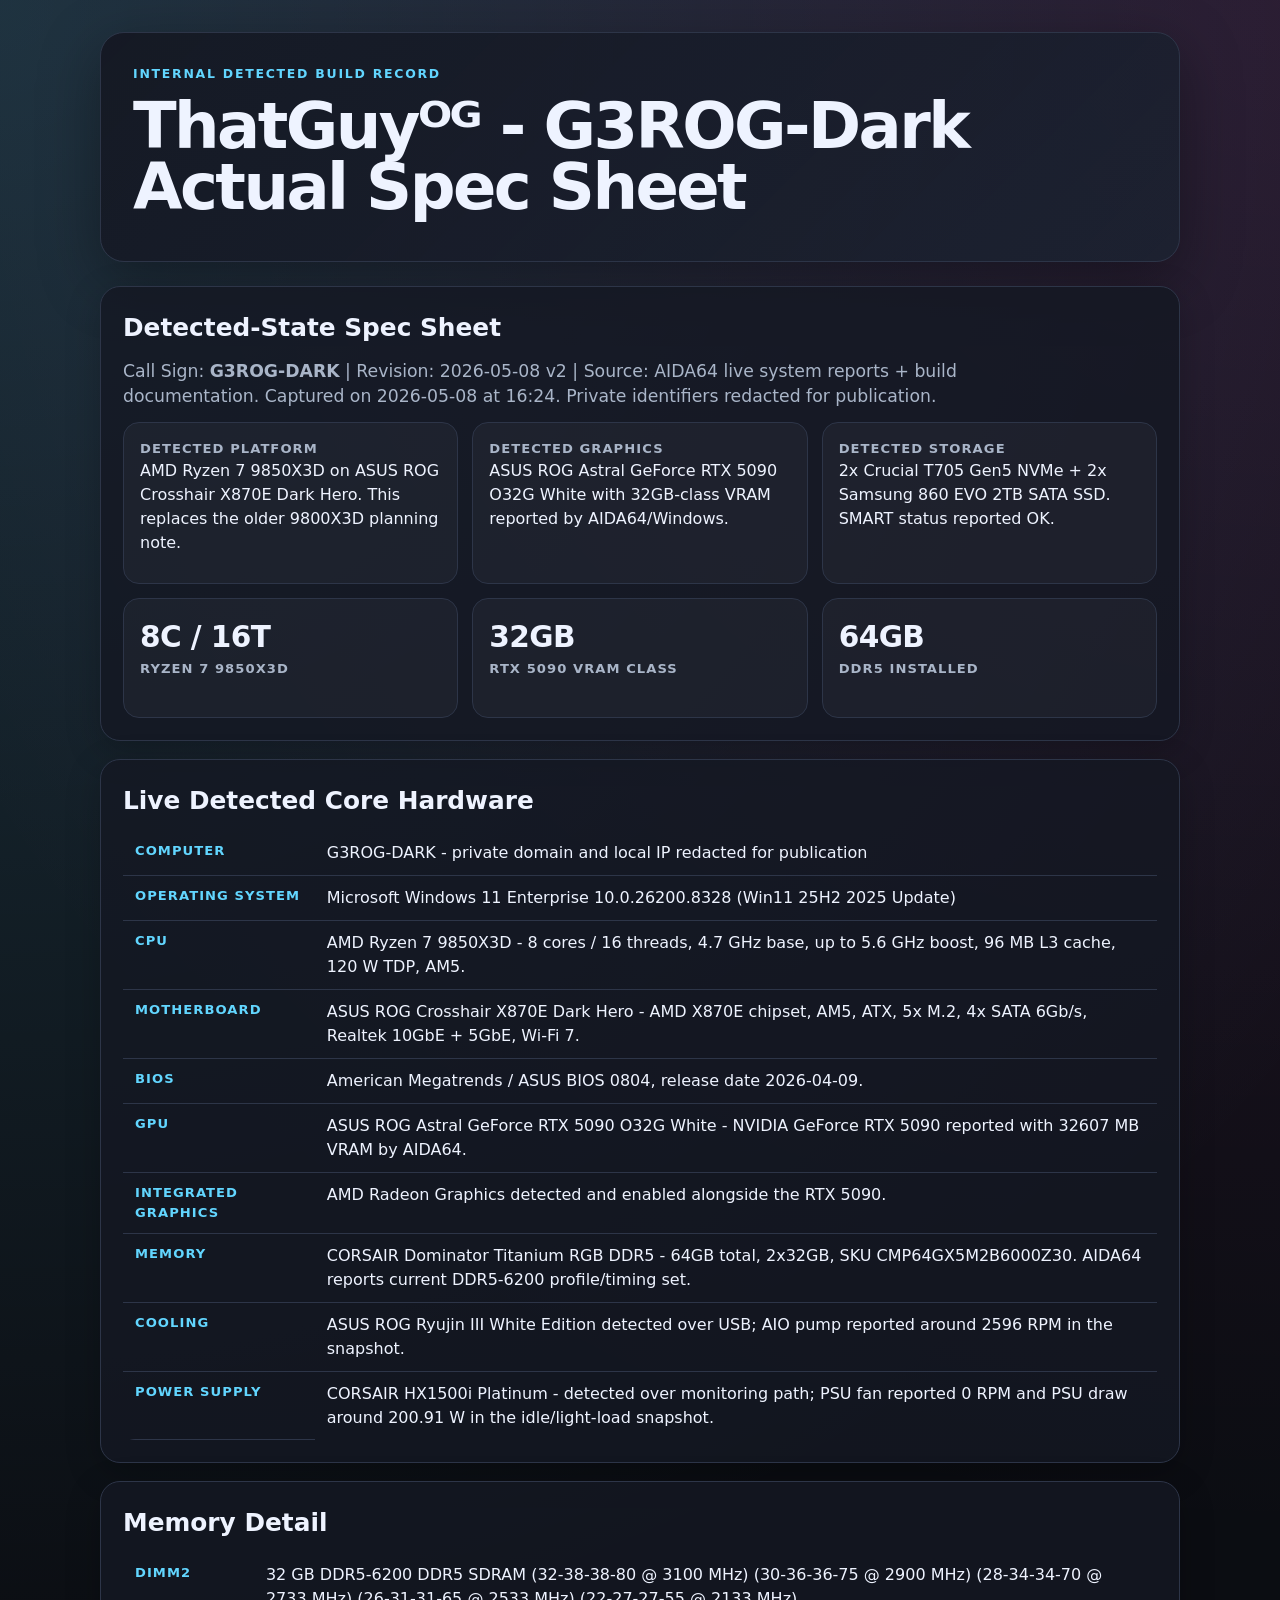
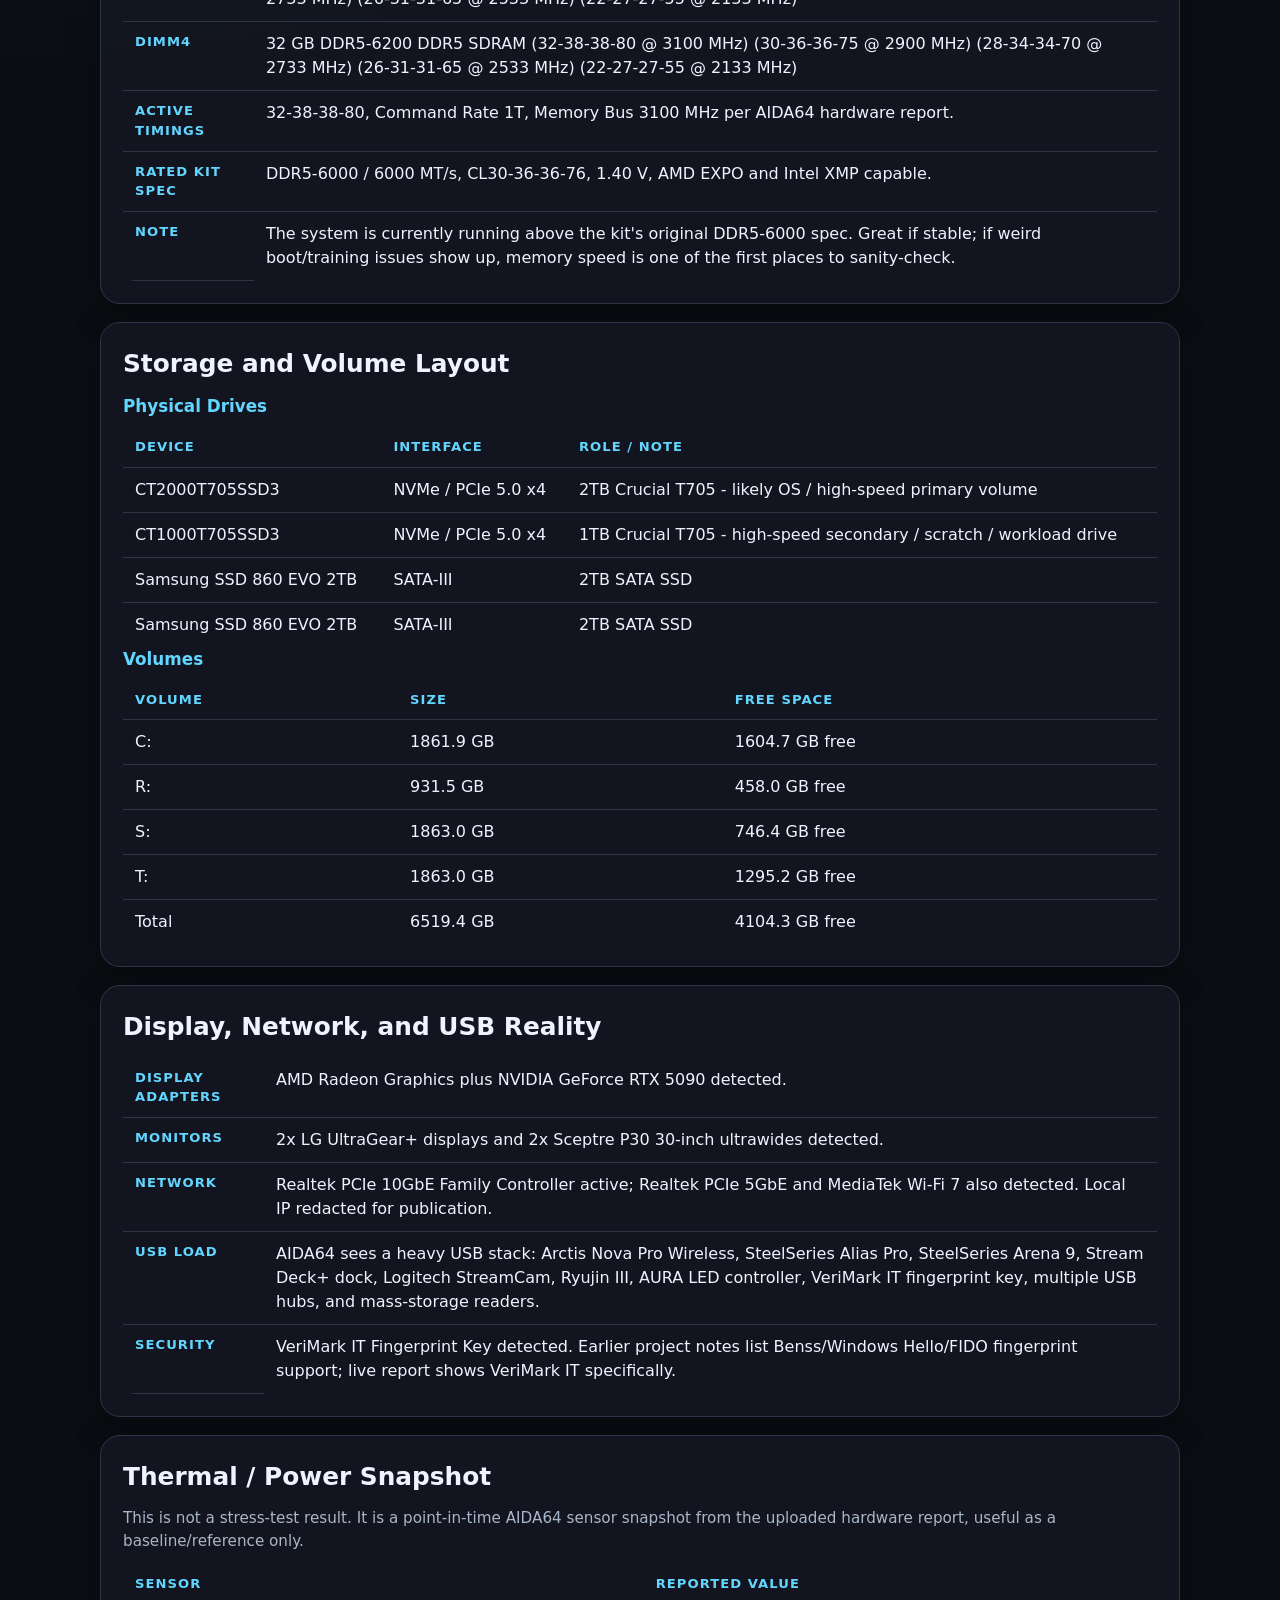
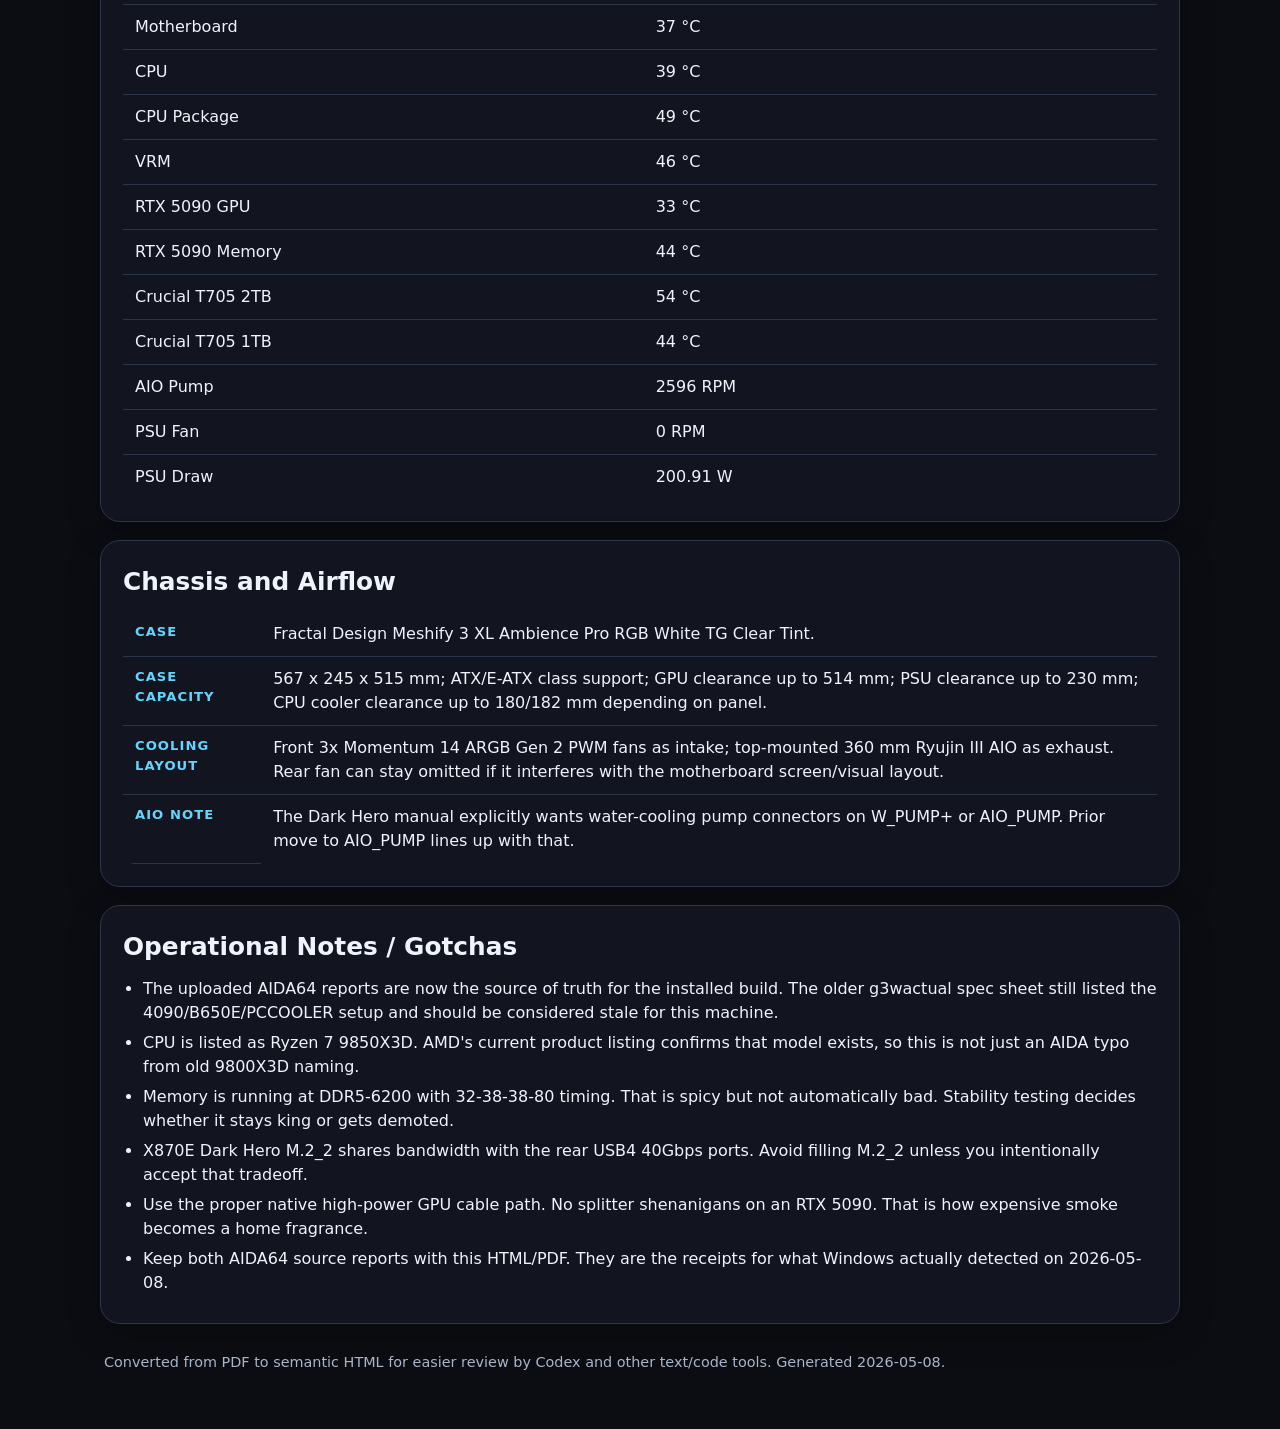
==== docs/machines/g3rog-dark/exports/G3ROG-DARK-actual-spec-2026-05-08.html @ 5aeecda2 "Create sanitized public baseline" ====
<!doctype html>
<html lang="en">
<head>
  <meta charset="utf-8">
  <meta name="viewport" content="width=device-width, initial-scale=1">
  <title>ThatGuyᴼᴳ - G3ROG-Dark Actual Spec Sheet</title>
  <meta name="generator" content="ChatGPT - semantic conversion from generated PDF">
  <meta name="source-pdf" content="G3ROG-Dark-Actual-PC-Spec-Sheet-20260508-v2.pdf">
  <style>
    :root {
      --bg: #0b0d12;
      --panel: #141823;
      --panel2: #1b2130;
      --text: #eef3ff;
      --muted: #a9b5c8;
      --line: #2d3548;
      --accent: #62d6ff;
      --accent2: #ff4fd8;
      --good: #8df7bd;
      --warn: #ffd166;
    }
    * { box-sizing: border-box; }
    body {
      margin: 0;
      background: radial-gradient(circle at top left, rgba(98,216,255,.18), transparent 35%),
                  radial-gradient(circle at top right, rgba(255,79,216,.12), transparent 32%),
                  var(--bg);
      color: var(--text);
      font-family: Inter, ui-sans-serif, system-ui, -apple-system, Segoe UI, Roboto, Arial, sans-serif;
      line-height: 1.5;
    }
    main { max-width: 1120px; margin: 0 auto; padding: 32px 20px 56px; }
    header.hero {
      border: 1px solid var(--line);
      background: linear-gradient(135deg, rgba(20,24,35,.95), rgba(27,33,48,.88));
      border-radius: 24px;
      padding: 32px;
      box-shadow: 0 18px 60px rgba(0,0,0,.35);
      margin-bottom: 24px;
    }
    .eyebrow { color: var(--accent); text-transform: uppercase; letter-spacing: .14em; font-size: .78rem; font-weight: 800; }
    h1 { font-size: clamp(2rem, 5vw, 4.25rem); line-height: .95; margin: 12px 0 12px; letter-spacing: -.04em; }
    h2 { font-size: 1.55rem; margin: 0 0 12px; }
    h3 { font-size: 1.05rem; margin: 0 0 8px; color: var(--accent); }
    p { margin: 0 0 12px; }
    .subtitle { color: var(--muted); max-width: 900px; font-size: 1.08rem; }
    .badges { display:flex; flex-wrap:wrap; gap:10px; margin-top:20px; }
    .badge {
      border: 1px solid var(--line);
      background: rgba(255,255,255,.04);
      border-radius: 999px;
      padding: 8px 12px;
      color: var(--text);
      font-size: .9rem;
      font-weight: 700;
    }
    section {
      border: 1px solid var(--line);
      background: rgba(20,24,35,.82);
      border-radius: 20px;
      padding: 22px;
      margin: 18px 0;
      box-shadow: 0 10px 35px rgba(0,0,0,.22);
    }
    .grid { display:grid; grid-template-columns: repeat(12, 1fr); gap: 14px; }
    .card {
      grid-column: span 4;
      border: 1px solid var(--line);
      background: rgba(255,255,255,.035);
      border-radius: 16px;
      padding: 16px;
      min-height: 120px;
    }
    .card.wide { grid-column: span 6; }
    .card.full { grid-column: 1 / -1; }
    .stat { font-size: 1.85rem; font-weight: 900; letter-spacing: -.02em; }
    .label { color: var(--muted); font-size: .82rem; text-transform: uppercase; letter-spacing: .08em; font-weight: 800; }
    table { width: 100%; border-collapse: collapse; overflow: hidden; border-radius: 12px; }
    th, td { text-align: left; border-bottom: 1px solid var(--line); padding: 10px 12px; vertical-align: top; }
    th { color: var(--accent); font-size: .82rem; text-transform: uppercase; letter-spacing: .08em; }
    tr:last-child td { border-bottom: 0; }
    ul { margin: 8px 0 0 20px; padding: 0; }
    li { margin: 6px 0; }
    code { background: rgba(255,255,255,.07); border: 1px solid var(--line); padding: .12em .35em; border-radius: 6px; color: var(--good); }
    .note { color: var(--muted); font-size: .95rem; }
    .warning { border-left: 4px solid var(--warn); padding-left: 14px; color: #fff1c1; }
    footer { color: var(--muted); margin: 28px 4px 0; font-size: .9rem; }
    @media (max-width: 820px) {
      .card, .card.wide { grid-column: 1 / -1; }
      header.hero { padding: 24px; }
    }

  </style>
</head>
<body>
<main>
  <header class="hero">
    <div class="eyebrow">Internal detected build record</div>
    <h1>ThatGuyᴼᴳ - G3ROG-Dark Actual Spec Sheet</h1>
  </header>

<section id="summary">
  <h2>Detected-State Spec Sheet</h2>
  <p class="subtitle">Call Sign: <strong>G3ROG-DARK</strong> | Revision: 2026-05-08 v2 | Source: AIDA64 live system reports + build documentation. Captured on 2026-05-08 at 16:24. Private identifiers redacted for publication.</p>
  <div class="grid">
    <div class="card"><div class="label">Detected Platform</div><p>AMD Ryzen 7 9850X3D on ASUS ROG Crosshair X870E Dark Hero. This replaces the older 9800X3D planning note.</p></div>
    <div class="card"><div class="label">Detected Graphics</div><p>ASUS ROG Astral GeForce RTX 5090 O32G White with 32GB-class VRAM reported by AIDA64/Windows.</p></div>
    <div class="card"><div class="label">Detected Storage</div><p>2x Crucial T705 Gen5 NVMe + 2x Samsung 860 EVO 2TB SATA SSD. SMART status reported OK.</p></div>
    <div class="card"><div class="stat">8C / 16T</div><div class="label">Ryzen 7 9850X3D</div></div>
    <div class="card"><div class="stat">32GB</div><div class="label">RTX 5090 VRAM class</div></div>
    <div class="card"><div class="stat">64GB</div><div class="label">DDR5 installed</div></div>
  </div>
</section>

<section id="core-hardware">
  <h2>Live Detected Core Hardware</h2>
  <table>
    <tbody>
      <tr><th>Computer</th><td>G3ROG-DARK - private domain and local IP redacted for publication</td></tr>
      <tr><th>Operating System</th><td>Microsoft Windows 11 Enterprise 10.0.26200.8328 (Win11 25H2 2025 Update)</td></tr>
      <tr><th>CPU</th><td>AMD Ryzen 7 9850X3D - 8 cores / 16 threads, 4.7 GHz base, up to 5.6 GHz boost, 96 MB L3 cache, 120 W TDP, AM5.</td></tr>
      <tr><th>Motherboard</th><td>ASUS ROG Crosshair X870E Dark Hero - AMD X870E chipset, AM5, ATX, 5x M.2, 4x SATA 6Gb/s, Realtek 10GbE + 5GbE, Wi-Fi 7.</td></tr>
      <tr><th>BIOS</th><td>American Megatrends / ASUS BIOS 0804, release date 2026-04-09.</td></tr>
      <tr><th>GPU</th><td>ASUS ROG Astral GeForce RTX 5090 O32G White - NVIDIA GeForce RTX 5090 reported with 32607 MB VRAM by AIDA64.</td></tr>
      <tr><th>Integrated Graphics</th><td>AMD Radeon Graphics detected and enabled alongside the RTX 5090.</td></tr>
      <tr><th>Memory</th><td>CORSAIR Dominator Titanium RGB DDR5 - 64GB total, 2x32GB, SKU CMP64GX5M2B6000Z30. AIDA64 reports current DDR5-6200 profile/timing set.</td></tr>
      <tr><th>Cooling</th><td>ASUS ROG Ryujin III White Edition detected over USB; AIO pump reported around 2596 RPM in the snapshot.</td></tr>
      <tr><th>Power Supply</th><td>CORSAIR HX1500i Platinum - detected over monitoring path; PSU fan reported 0 RPM and PSU draw around 200.91 W in the idle/light-load snapshot.</td></tr>
    </tbody>
  </table>
</section>

<section id="memory">
  <h2>Memory Detail</h2>
  <table>
    <tbody>
      <tr><th>DIMM2</th><td>32 GB DDR5-6200 DDR5 SDRAM (32-38-38-80 @ 3100 MHz) (30-36-36-75 @ 2900 MHz) (28-34-34-70 @ 2733 MHz) (26-31-31-65 @ 2533 MHz) (22-27-27-55 @ 2133 MHz)</td></tr>
      <tr><th>DIMM4</th><td>32 GB DDR5-6200 DDR5 SDRAM (32-38-38-80 @ 3100 MHz) (30-36-36-75 @ 2900 MHz) (28-34-34-70 @ 2733 MHz) (26-31-31-65 @ 2533 MHz) (22-27-27-55 @ 2133 MHz)</td></tr>
      <tr><th>Active Timings</th><td>32-38-38-80, Command Rate 1T, Memory Bus 3100 MHz per AIDA64 hardware report.</td></tr>
      <tr><th>Rated Kit Spec</th><td>DDR5-6000 / 6000 MT/s, CL30-36-36-76, 1.40 V, AMD EXPO and Intel XMP capable.</td></tr>
      <tr><th>Note</th><td>The system is currently running above the kit's original DDR5-6000 spec. Great if stable; if weird boot/training issues show up, memory speed is one of the first places to sanity-check.</td></tr>
    </tbody>
  </table>
</section>

<section id="storage">
  <h2>Storage and Volume Layout</h2>
  <h3>Physical Drives</h3>
  <table>
    <thead><tr><th>Device</th><th>Interface</th><th>Role / Note</th></tr></thead>
    <tbody>
      <tr><td>CT2000T705SSD3</td><td>NVMe / PCIe 5.0 x4</td><td>2TB Crucial T705 - likely OS / high-speed primary volume</td></tr>
      <tr><td>CT1000T705SSD3</td><td>NVMe / PCIe 5.0 x4</td><td>1TB Crucial T705 - high-speed secondary / scratch / workload drive</td></tr>
      <tr><td>Samsung SSD 860 EVO 2TB</td><td>SATA-III</td><td>2TB SATA SSD</td></tr>
      <tr><td>Samsung SSD 860 EVO 2TB</td><td>SATA-III</td><td>2TB SATA SSD</td></tr>
    </tbody>
  </table>
  <h3>Volumes</h3>
  <table>
    <thead><tr><th>Volume</th><th>Size</th><th>Free Space</th></tr></thead>
    <tbody>
      <tr><td>C:</td><td>1861.9 GB</td><td>1604.7 GB free</td></tr>
      <tr><td>R:</td><td>931.5 GB</td><td>458.0 GB free</td></tr>
      <tr><td>S:</td><td>1863.0 GB</td><td>746.4 GB free</td></tr>
      <tr><td>T:</td><td>1863.0 GB</td><td>1295.2 GB free</td></tr>
      <tr><td>Total</td><td>6519.4 GB</td><td>4104.3 GB free</td></tr>
    </tbody>
  </table>
</section>

<section id="display-network-usb">
  <h2>Display, Network, and USB Reality</h2>
  <table>
    <tbody>
      <tr><th>Display Adapters</th><td>AMD Radeon Graphics plus NVIDIA GeForce RTX 5090 detected.</td></tr>
      <tr><th>Monitors</th><td>2x LG UltraGear+ displays and 2x Sceptre P30 30-inch ultrawides detected.</td></tr>
      <tr><th>Network</th><td>Realtek PCIe 10GbE Family Controller active; Realtek PCIe 5GbE and MediaTek Wi-Fi 7 also detected. Local IP redacted for publication.</td></tr>
      <tr><th>USB Load</th><td>AIDA64 sees a heavy USB stack: Arctis Nova Pro Wireless, SteelSeries Alias Pro, SteelSeries Arena 9, Stream Deck+ dock, Logitech StreamCam, Ryujin III, AURA LED controller, VeriMark IT fingerprint key, multiple USB hubs, and mass-storage readers.</td></tr>
      <tr><th>Security</th><td>VeriMark IT Fingerprint Key detected. Earlier project notes list Benss/Windows Hello/FIDO fingerprint support; live report shows VeriMark IT specifically.</td></tr>
    </tbody>
  </table>
</section>

<section id="thermal-power">
  <h2>Thermal / Power Snapshot</h2>
  <p class="note">This is not a stress-test result. It is a point-in-time AIDA64 sensor snapshot from the uploaded hardware report, useful as a baseline/reference only.</p>
  <table>
    <thead><tr><th>Sensor</th><th>Reported Value</th></tr></thead>
    <tbody>
      <tr><td>Motherboard</td><td>37 °C</td></tr>
      <tr><td>CPU</td><td>39 °C</td></tr>
      <tr><td>CPU Package</td><td>49 °C</td></tr>
      <tr><td>VRM</td><td>46 °C</td></tr>
      <tr><td>RTX 5090 GPU</td><td>33 °C</td></tr>
      <tr><td>RTX 5090 Memory</td><td>44 °C</td></tr>
      <tr><td>Crucial T705 2TB</td><td>54 °C</td></tr>
      <tr><td>Crucial T705 1TB</td><td>44 °C</td></tr>
      <tr><td>AIO Pump</td><td>2596 RPM</td></tr>
      <tr><td>PSU Fan</td><td>0 RPM</td></tr>
      <tr><td>PSU Draw</td><td>200.91 W</td></tr>
    </tbody>
  </table>
</section>

<section id="chassis-airflow">
  <h2>Chassis and Airflow</h2>
  <table>
    <tbody>
      <tr><th>Case</th><td>Fractal Design Meshify 3 XL Ambience Pro RGB White TG Clear Tint.</td></tr>
      <tr><th>Case Capacity</th><td>567 x 245 x 515 mm; ATX/E-ATX class support; GPU clearance up to 514 mm; PSU clearance up to 230 mm; CPU cooler clearance up to 180/182 mm depending on panel.</td></tr>
      <tr><th>Cooling Layout</th><td>Front 3x Momentum 14 ARGB Gen 2 PWM fans as intake; top-mounted 360 mm Ryujin III AIO as exhaust. Rear fan can stay omitted if it interferes with the motherboard screen/visual layout.</td></tr>
      <tr><th>AIO Note</th><td>The Dark Hero manual explicitly wants water-cooling pump connectors on W_PUMP+ or AIO_PUMP. Prior move to AIO_PUMP lines up with that.</td></tr>
    </tbody>
  </table>
</section>

<section id="notes">
  <h2>Operational Notes / Gotchas</h2>
  <ul>
    <li>The uploaded AIDA64 reports are now the source of truth for the installed build. The older g3wactual spec sheet still listed the 4090/B650E/PCCOOLER setup and should be considered stale for this machine.</li>
    <li>CPU is listed as Ryzen 7 9850X3D. AMD's current product listing confirms that model exists, so this is not just an AIDA typo from old 9800X3D naming.</li>
    <li>Memory is running at DDR5-6200 with 32-38-38-80 timing. That is spicy but not automatically bad. Stability testing decides whether it stays king or gets demoted.</li>
    <li>X870E Dark Hero M.2_2 shares bandwidth with the rear USB4 40Gbps ports. Avoid filling M.2_2 unless you intentionally accept that tradeoff.</li>
    <li>Use the proper native high-power GPU cable path. No splitter shenanigans on an RTX 5090. That is how expensive smoke becomes a home fragrance.</li>
    <li>Keep both AIDA64 source reports with this HTML/PDF. They are the receipts for what Windows actually detected on 2026-05-08.</li>
  </ul>
</section>

<footer>
  Converted from PDF to semantic HTML for easier review by Codex and other text/code tools. Generated 2026-05-08.
</footer>
</main>
</body>
</html>
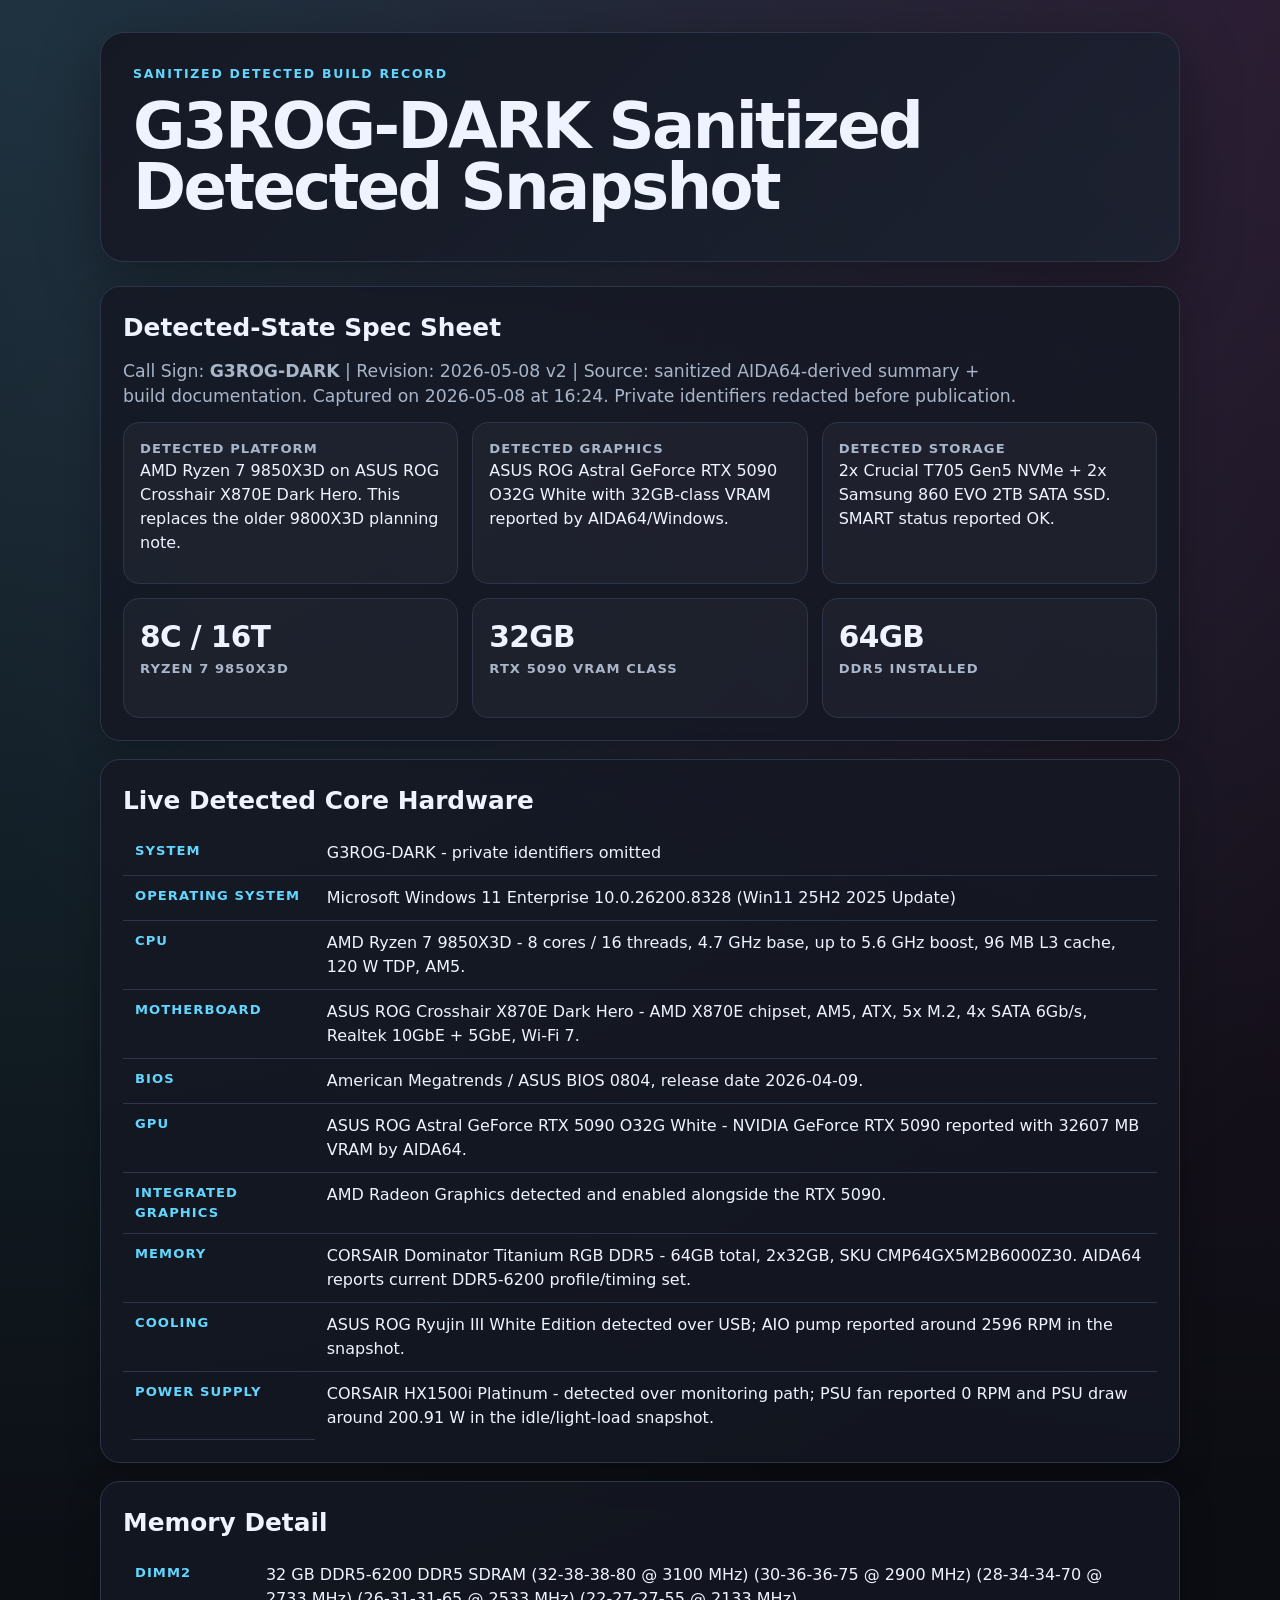
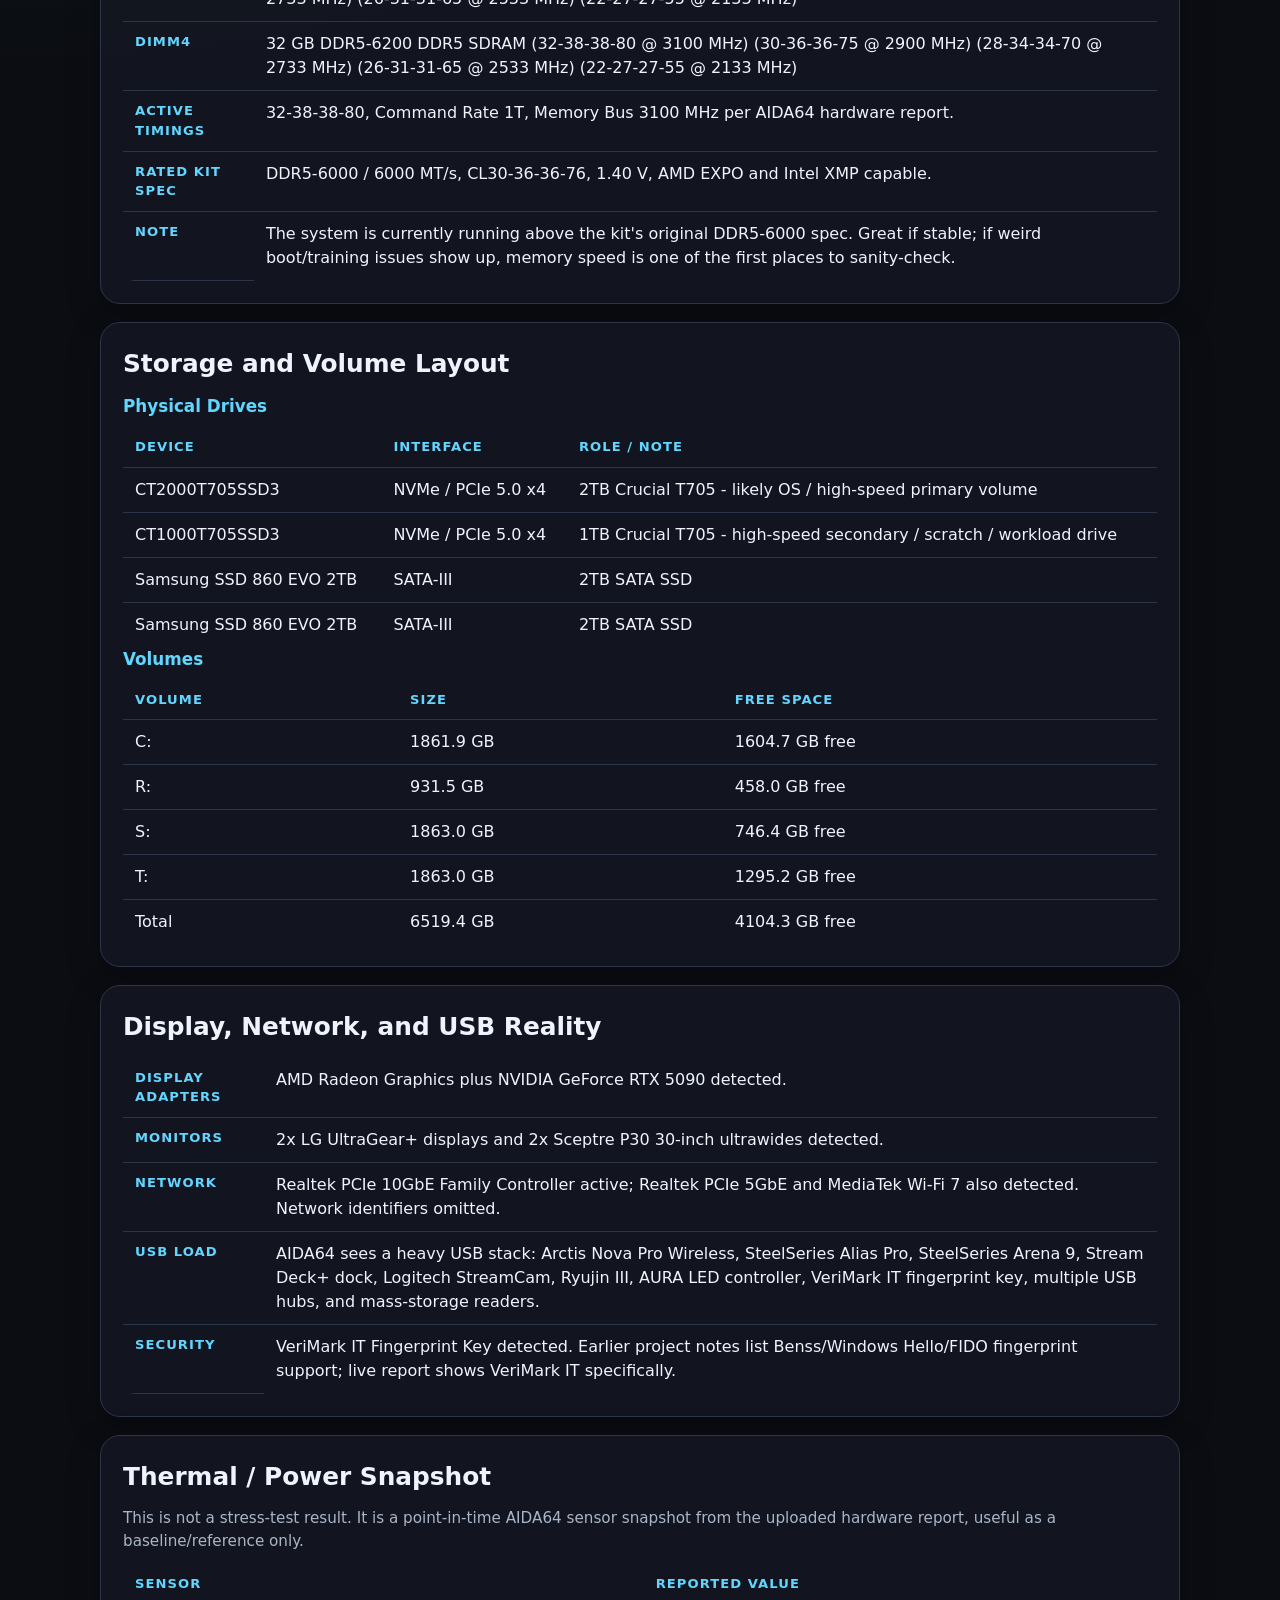
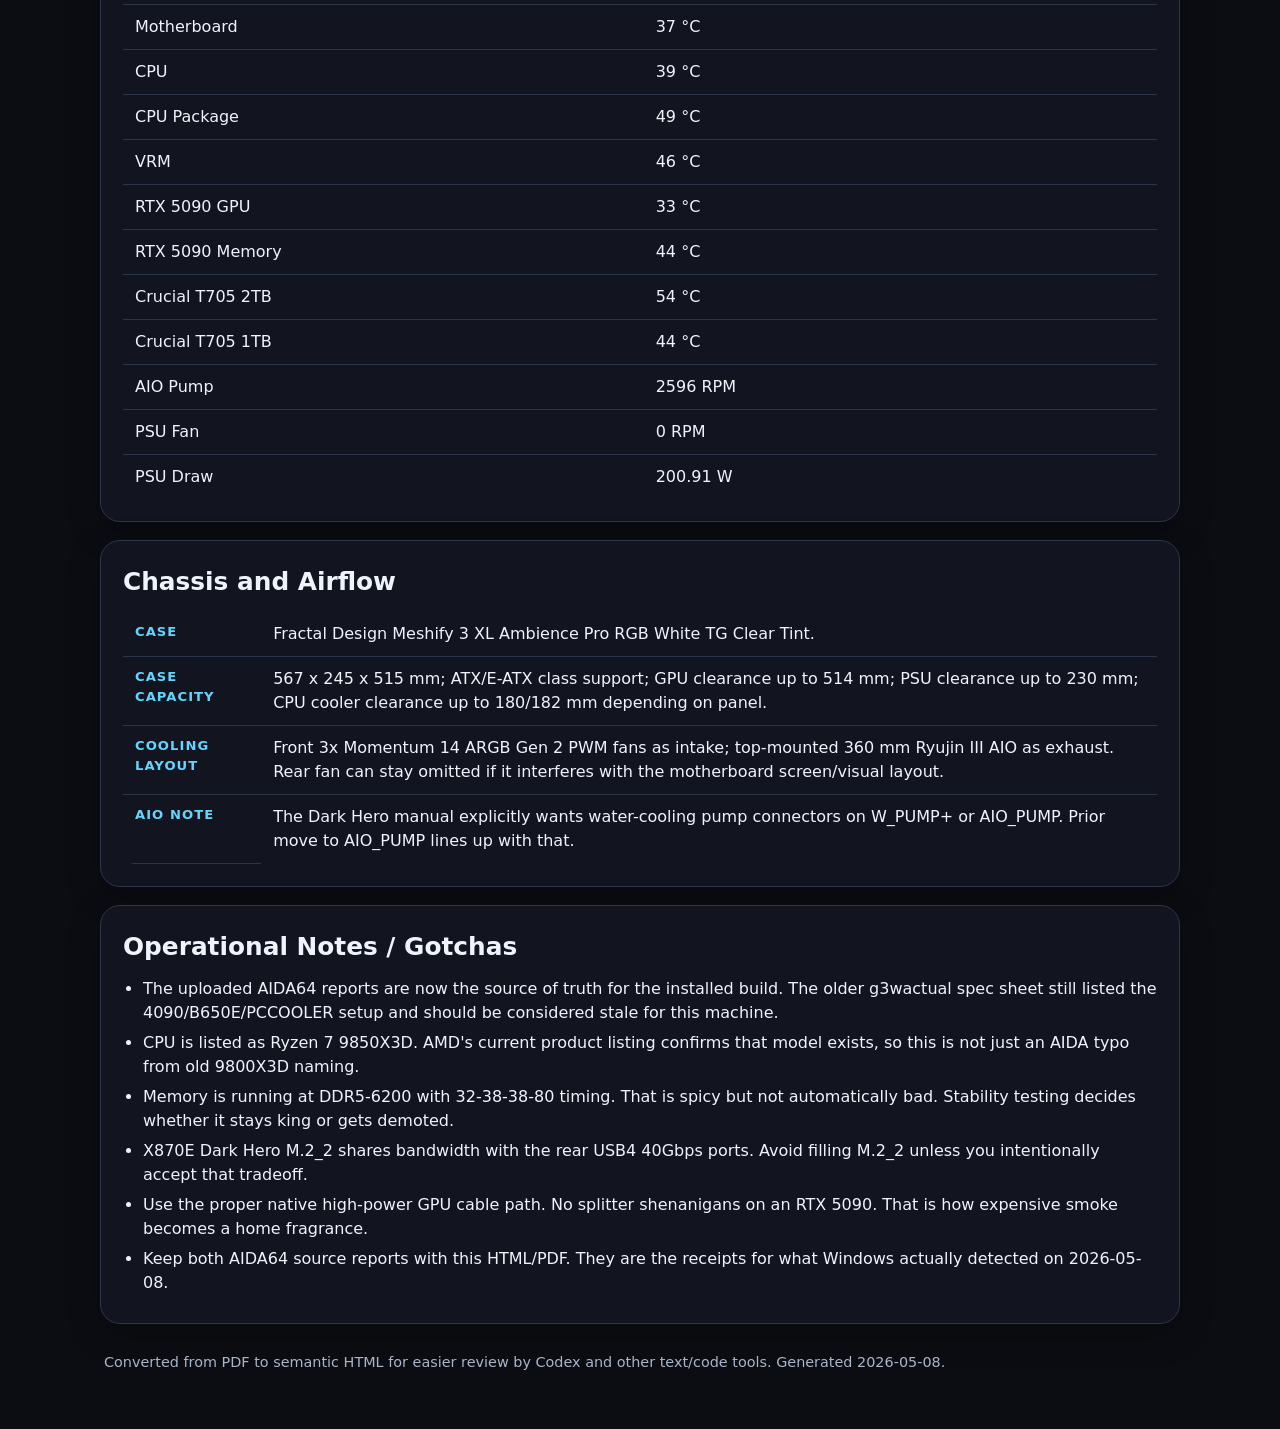
==== commit 4d38bf9b: "docs: harvest sanitized showcase details" ====
--- a/docs/machines/g3rog-dark/exports/G3ROG-DARK-actual-spec-2026-05-08.html
+++ b/docs/machines/g3rog-dark/exports/G3ROG-DARK-actual-spec-2026-05-08.html
@@ -3,9 +3,9 @@
 <head>
   <meta charset="utf-8">
   <meta name="viewport" content="width=device-width, initial-scale=1">
-  <title>ThatGuyᴼᴳ - G3ROG-Dark Actual Spec Sheet</title>
+  <title>G3ROG-DARK Sanitized Detected Snapshot</title>
   <meta name="generator" content="ChatGPT - semantic conversion from generated PDF">
-  <meta name="source-pdf" content="G3ROG-Dark-Actual-PC-Spec-Sheet-20260508-v2.pdf">
+  <meta name="privacy" content="Sanitized summary; private identifiers omitted">
   <style>
     :root {
       --bg: #0b0d12;
@@ -95,13 +95,13 @@
 <body>
 <main>
   <header class="hero">
-    <div class="eyebrow">Internal detected build record</div>
-    <h1>ThatGuyᴼᴳ - G3ROG-Dark Actual Spec Sheet</h1>
+    <div class="eyebrow">Sanitized detected build record</div>
+    <h1>G3ROG-DARK Sanitized Detected Snapshot</h1>
   </header>
 
 <section id="summary">
   <h2>Detected-State Spec Sheet</h2>
-  <p class="subtitle">Call Sign: <strong>G3ROG-DARK</strong> | Revision: 2026-05-08 v2 | Source: AIDA64 live system reports + build documentation. Captured on 2026-05-08 at 16:24. Private identifiers redacted for publication.</p>
+  <p class="subtitle">Call Sign: <strong>G3ROG-DARK</strong> | Revision: 2026-05-08 v2 | Source: sanitized AIDA64-derived summary + build documentation. Captured on 2026-05-08 at 16:24. Private identifiers redacted before publication.</p>
   <div class="grid">
     <div class="card"><div class="label">Detected Platform</div><p>AMD Ryzen 7 9850X3D on ASUS ROG Crosshair X870E Dark Hero. This replaces the older 9800X3D planning note.</p></div>
     <div class="card"><div class="label">Detected Graphics</div><p>ASUS ROG Astral GeForce RTX 5090 O32G White with 32GB-class VRAM reported by AIDA64/Windows.</p></div>
@@ -116,7 +116,7 @@
   <h2>Live Detected Core Hardware</h2>
   <table>
     <tbody>
-      <tr><th>Computer</th><td>G3ROG-DARK - private domain and local IP redacted for publication</td></tr>
+      <tr><th>System</th><td>G3ROG-DARK - private identifiers omitted</td></tr>
       <tr><th>Operating System</th><td>Microsoft Windows 11 Enterprise 10.0.26200.8328 (Win11 25H2 2025 Update)</td></tr>
       <tr><th>CPU</th><td>AMD Ryzen 7 9850X3D - 8 cores / 16 threads, 4.7 GHz base, up to 5.6 GHz boost, 96 MB L3 cache, 120 W TDP, AM5.</td></tr>
       <tr><th>Motherboard</th><td>ASUS ROG Crosshair X870E Dark Hero - AMD X870E chipset, AM5, ATX, 5x M.2, 4x SATA 6Gb/s, Realtek 10GbE + 5GbE, Wi-Fi 7.</td></tr>
@@ -174,7 +174,7 @@
     <tbody>
       <tr><th>Display Adapters</th><td>AMD Radeon Graphics plus NVIDIA GeForce RTX 5090 detected.</td></tr>
       <tr><th>Monitors</th><td>2x LG UltraGear+ displays and 2x Sceptre P30 30-inch ultrawides detected.</td></tr>
-      <tr><th>Network</th><td>Realtek PCIe 10GbE Family Controller active; Realtek PCIe 5GbE and MediaTek Wi-Fi 7 also detected. Local IP redacted for publication.</td></tr>
+      <tr><th>Network</th><td>Realtek PCIe 10GbE Family Controller active; Realtek PCIe 5GbE and MediaTek Wi-Fi 7 also detected. Network identifiers omitted.</td></tr>
       <tr><th>USB Load</th><td>AIDA64 sees a heavy USB stack: Arctis Nova Pro Wireless, SteelSeries Alias Pro, SteelSeries Arena 9, Stream Deck+ dock, Logitech StreamCam, Ryujin III, AURA LED controller, VeriMark IT fingerprint key, multiple USB hubs, and mass-storage readers.</td></tr>
       <tr><th>Security</th><td>VeriMark IT Fingerprint Key detected. Earlier project notes list Benss/Windows Hello/FIDO fingerprint support; live report shows VeriMark IT specifically.</td></tr>
     </tbody>
